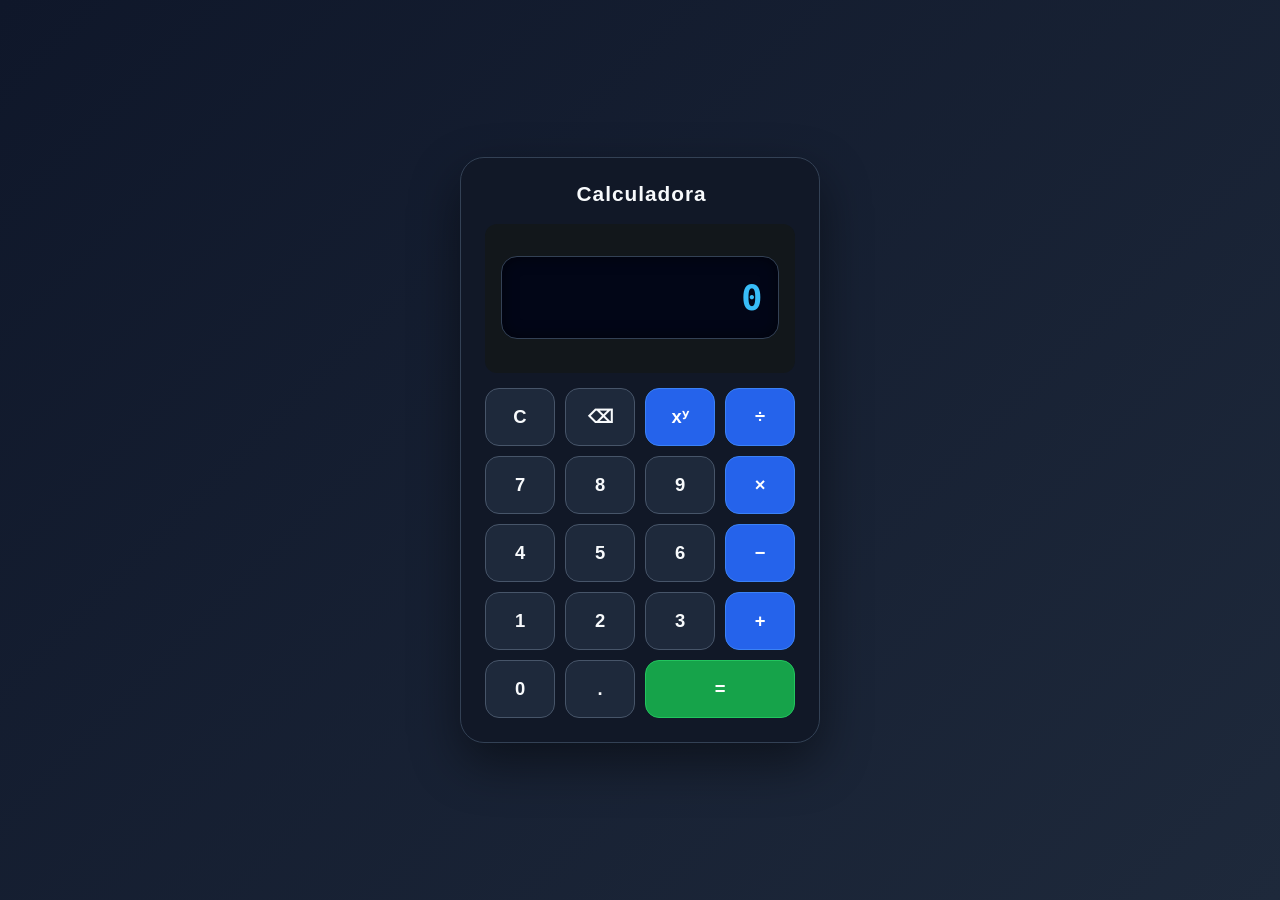
==== index.html @ 2526181b "Merge pull request #12 from bolivianotech/Calculator-MDC Calculator mdc" ====
<!DOCTYPE html>
<html lang="es">
<head>
<meta charset="UTF-8">
<meta name="viewport" content="width=device-width, initial-scale=1.0">
<title>Calculadora</title>
<style>
  :root {
    --paper: #F7F7F3;
    --ink: #1B1F1D;
    --muted: #5B615C;
    --accent: #2F6F4E;
    --key-bg: #FFFFFF;
    --key-border: #D9D7CC;
    --op-bg: #2F6F4E;
    --op-text: #FFFFFF;
    --screen-bg: #12171B;
    --screen-text: #CFE8D9;
  }
  @media (prefers-color-scheme: dark) {
    :root {
      --paper: #14181A;
      --ink: #E9ECE9;
      --muted: #A9B0AA;
      --accent: #6FBF97;
      --key-bg: #1D2224;
      --key-border: #2A2F2C;
      --op-bg: #2F6F4E;
      --op-text: #E9ECE9;
      --screen-bg: #0C1012;
      --screen-text: #CFE8D9;
    }
  }
  * { box-sizing: border-box; }
  body {
    margin: 0;
    min-height: 100vh;
    display: flex;
    align-items: center;
    justify-content: center;
    background: var(--paper);
    color: var(--ink);
    font-family: -apple-system, 'Segoe UI', Roboto, sans-serif;
  }
  .calculadora {
    width: min(20rem, 92vw);
    padding: 1.2rem;
    border-radius: 18px;
    border: 1px solid var(--key-border);
    background: var(--paper);
  }
  h1 {
    font-size: 0.9rem;
    font-weight: 600;
    color: var(--muted);
    margin: 0 0 0.8rem 0.2rem;
  }
  .pantalla-wrapper {
    background: var(--screen-bg);
    border-radius: 12px;
    padding: 0.9rem 1rem 1rem 1rem;
    margin-bottom: 0.9rem;
    display: flex;
    flex-direction: column;
    justify-content: space-between;
    min-height: 5.2rem;
  }
  #historial {
    color: var(--screen-text);
    opacity: 0.55;
    font-family: 'SFMono-Regular', Consolas, monospace;
    font-size: 0.9rem;
    min-height: 1.2em;
    text-align: right;
    overflow-x: auto;
    white-space: nowrap;
    letter-spacing: -0.3px;
  }
  #pantalla {
    color: var(--screen-text);
    text-align: right;
    font-family: 'SFMono-Regular', Consolas, monospace;
    font-size: 2rem;
    overflow-x: auto;
    white-space: nowrap;
    min-height: 1.3em;
    letter-spacing: -0.5px;
    background: transparent;
    padding: 0;
    margin: 0;
  }
  .teclas {
    display: grid;
    grid-template-columns: repeat(4, 1fr);
    gap: 0.5rem;
  }
  button {
    font-size: 1.1rem;
    padding: 0.9rem 0;
    border-radius: 10px;
    border: 1px solid var(--key-border);
    background: var(--key-bg);
    color: var(--ink);
    cursor: pointer;
    font-family: inherit;
  }
  button:active { opacity: 0.75; }
  button.operador {
    background: var(--op-bg);
    color: var(--op-text);
    border-color: var(--op-bg);
  }
  button.igual {
    background: var(--accent);
    color: #FFFFFF;
    border-color: var(--accent);
    grid-column: span 2;
  }
  button.doble {
    grid-column: span 2;
  }
</style>

<link rel="stylesheet" href="style-mdc.css">
  
</head>
<body>

<div class="calculadora">
  <h1>Calculadora</h1>
  <div class="pantalla-wrapper">
    <div id="historial"></div>
    <div id="pantalla">0</div>
  </div>

  <div class="teclas">
    <button onclick="limpiar()">C</button>
    <button onclick="borrarUltimo()">⌫</button>
    <button class="operador" onclick="agregarOperador('**')" title="Potencia (xʸ)">xʸ</button>
    <button class="operador" onclick="agregarOperador('/')">÷</button>
    
    <button onclick="agregarDigito('7')">7</button>
    <button onclick="agregarDigito('8')">8</button>
    <button onclick="agregarDigito('9')">9</button>
    <button class="operador" onclick="agregarOperador('*')">×</button>

    <button onclick="agregarDigito('4')">4</button>
    <button onclick="agregarDigito('5')">5</button>
    <button onclick="agregarDigito('6')">6</button>
    <button class="operador" onclick="agregarOperador('-')">−</button>

    <button onclick="agregarDigito('1')">1</button>
    <button onclick="agregarDigito('2')">2</button>
    <button onclick="agregarDigito('3')">3</button>
    <button class="operador" onclick="agregarOperador('+')">+</button>

    <button onclick="agregarDigito('0')">0</button>
    <button onclick="agregarDigito('.')">.</button>
    <button class="igual" onclick="calcular()">=</button>
  </div>
</div>

<script>
  /*
    Código base de la calculadora.
    Implementa únicamente las cuatro operaciones básicas: suma, resta,
    multiplicación y división.

    Convención pensada para que sea fácil de ampliar:
    cada operación nueva (por ejemplo, porcentaje o logaritmo neperiano)
    debería agregar su propia tecla en la cuadrícula de arriba y su propia
    función de cálculo aquí abajo, sin modificar las funciones existentes.
  */

  let expresion = '';

  const pantalla = document.getElementById('pantalla');
  const historial = document.getElementById('historial');

  function actualizarPantalla() {
    pantalla.textContent = expresion === '' ? '0' : expresion.replace(/\*\*/g, '^');
  }

  function agregarDigito(digito) {
    // Evita dos puntos decimales seguidos en el mismo número
    if (digito === '.') {
      const partes = expresion.split(/[\+\-\/]|\*{1,2}/);
      const numeroActual = partes[partes.length - 1];
      if (numeroActual.includes('.')) return;
    }
    expresion += digito;
    actualizarPantalla();
  }

  function agregarOperador(operador) {
    if (expresion === '') return;
    if (expresion.endsWith('**')) {
      if (operador === '**') return;
      expresion = expresion.slice(0, -2) + operador;
      return actualizarPantalla();
    }
    const ultimoCaracter = expresion.slice(-1);
    if ('+-*/'.includes(ultimoCaracter)) {
      // Reemplaza el operador anterior en vez de acumular dos seguidos
      expresion = expresion.slice(0, -1) + operador;
    } else {
      expresion += operador;
    }
    actualizarPantalla();
  }

  function borrarUltimo() {
    if (expresion.endsWith('**')) {
      expresion = expresion.slice(0, -2);
    } else {
      expresion = expresion.slice(0, -1);
    }
    actualizarPantalla();
  }

  function limpiar() {
    expresion = '';
    if (historial) historial.textContent = '';
    actualizarPantalla();
  }

  function calcular() {
    if (expresion === '') return;
    if (expresion.endsWith('**') || '+-*/.'.includes(expresion.slice(-1))) {
      return;
    }
    try {
      // Solo se permiten dígitos, punto decimal y los cuatro operadores básicos más potencia
      if (!/^[0-9.+\-*/]+$/.test(expresion)) {
        throw new Error('Expresión inválida');
      }

      let expSegura = expresion;
      if (/^-[0-9.]+/.test(expSegura)) {
        expSegura = expSegura.replace(/^(-[0-9.]+)/, function(match) {
          return '(' + match + ')';
        });
      }

      const resultado = Function('"use strict"; return (' + expSegura + ')')();
      if (!isFinite(resultado)) {
        throw new Error('División entre cero');
      }

      if (historial) {
        historial.textContent = expresion.replace(/\*\*/g, '^') + ' =';
      }

      expresion = String(Math.round(resultado * 1e12) / 1e12);
      actualizarPantalla();
    } catch (error) {
      if (historial) historial.textContent = '';
      pantalla.textContent = 'Error';
      expresion = '';
    }
  }
</script>
</body>
</html>
---- style-mdc.css ----
/* =========================================
   DISEÑO DE LA CALCULADORA - Calculator-MDC
   ========================================= */

body {
    background: linear-gradient(135deg, #0f172a, #1e293b);
    font-family: Arial, Helvetica, sans-serif;
    padding: 20px;
}

/* Contenedor principal */
.calculadora {
    width: min(360px, 92vw);
    padding: 24px;
    border-radius: 24px;
    background: #111827;
    border: 1px solid #334155;
    box-shadow: 0 20px 50px rgba(0, 0, 0, 0.45);
}

/* Título */
.calculadora h1 {
    text-align: center;
    font-size: 1.3rem;
    font-weight: bold;
    color: #f8fafc;
    margin-bottom: 18px;
    letter-spacing: 1px;
}

/* Pantalla */
#pantalla {
    background: #020617;
    color: #38bdf8;
    border: 1px solid #334155;
    border-radius: 16px;
    padding: 20px 16px;
    margin-bottom: 18px;

    font-size: 2.2rem;
    font-weight: bold;
    text-align: right;

    box-shadow: inset 0 0 15px rgba(0, 0, 0, 0.5);
}

/* Contenedor de botones */
.teclas {
    gap: 10px;
}

/* Botones generales */
.teclas button {
    min-height: 58px;
    padding: 10px;

    border: 1px solid #475569;
    border-radius: 14px;

    background: #1e293b;
    color: #f8fafc;

    font-size: 1.15rem;
    font-weight: bold;

    cursor: pointer;

    transition:
        transform 0.15s ease,
        background 0.15s ease,
        box-shadow 0.15s ease;
}

/* Efecto al pasar el mouse */
.teclas button:hover {
    background: #334155;
    transform: translateY(-2px);
    box-shadow: 0 5px 12px rgba(0, 0, 0, 0.25);
}

/* Efecto al presionar */
.teclas button:active {
    transform: scale(0.94);
    opacity: 0.85;
}

/* Botones de operaciones */
.teclas button.operador {
    background: #2563eb;
    border-color: #3b82f6;
    color: white;
}

.teclas button.operador:hover {
    background: #1d4ed8;
}

/* Botón igual */
.teclas button.igual {
    background: #16a34a;
    border-color: #22c55e;
    color: white;
}

.teclas button.igual:hover {
    background: #15803d;
}

/* Botón C */
.teclas button.doble {
    background: #dc2626;
    border-color: #ef4444;
    color: white;
}

.teclas button.doble:hover {
    background: #b91c1c;
}

/* Adaptación para celulares */
@media (max-width: 480px) {

    .calculadora {
        padding: 18px;
        border-radius: 20px;
    }

    #pantalla {
        font-size: 1.8rem;
        padding: 18px 12px;
    }

    .teclas button {
        min-height: 52px;
        font-size: 1rem;
    }
}
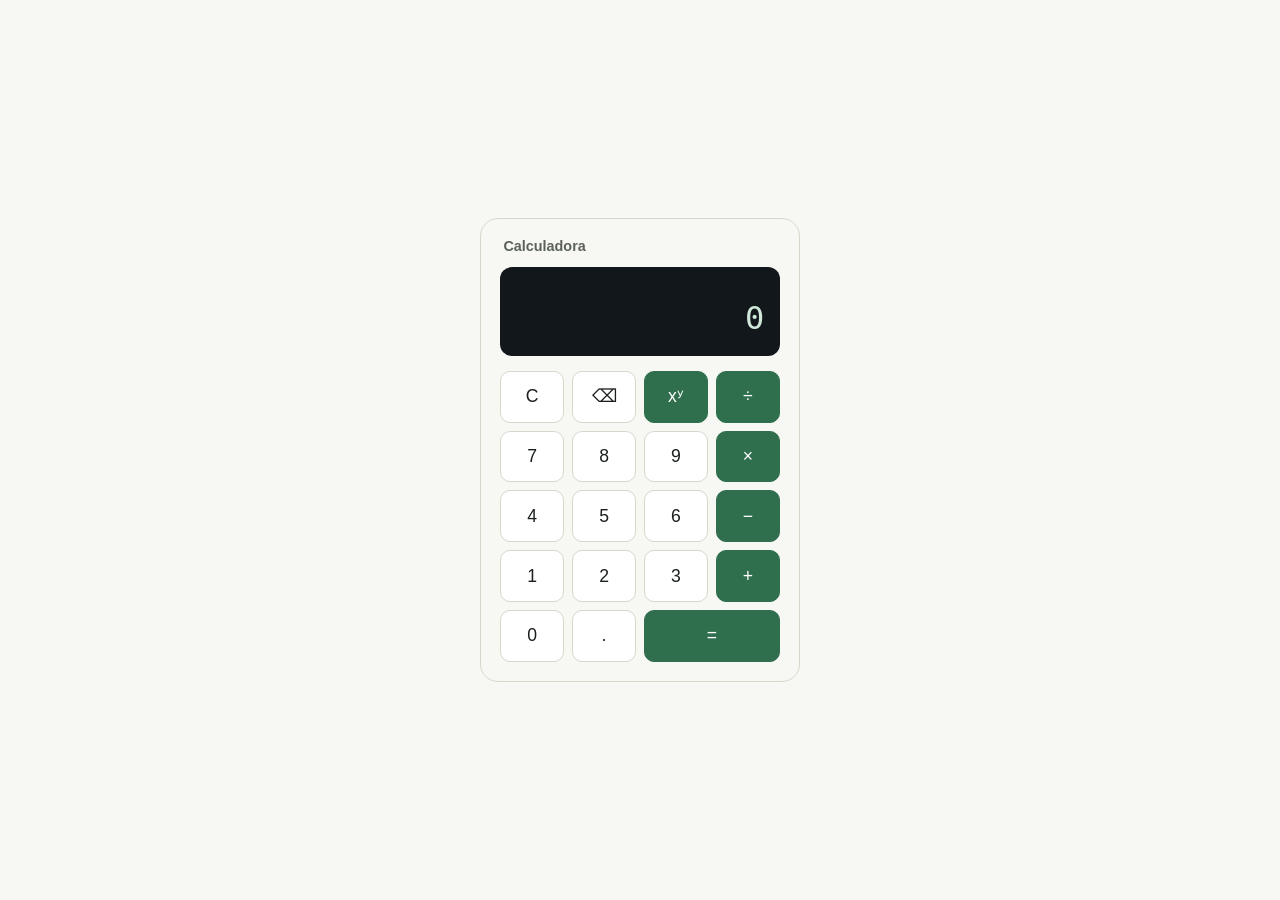
==== commit 46c6ee51: "Remove stylesheet link from index.html Removed link to 'style-mdc.css' stylesheet." ====
--- a/index.html
+++ b/index.html
@@ -121,7 +121,6 @@
   }
 </style>
 
-<link rel="stylesheet" href="style-mdc.css">
   
 </head>
 <body>
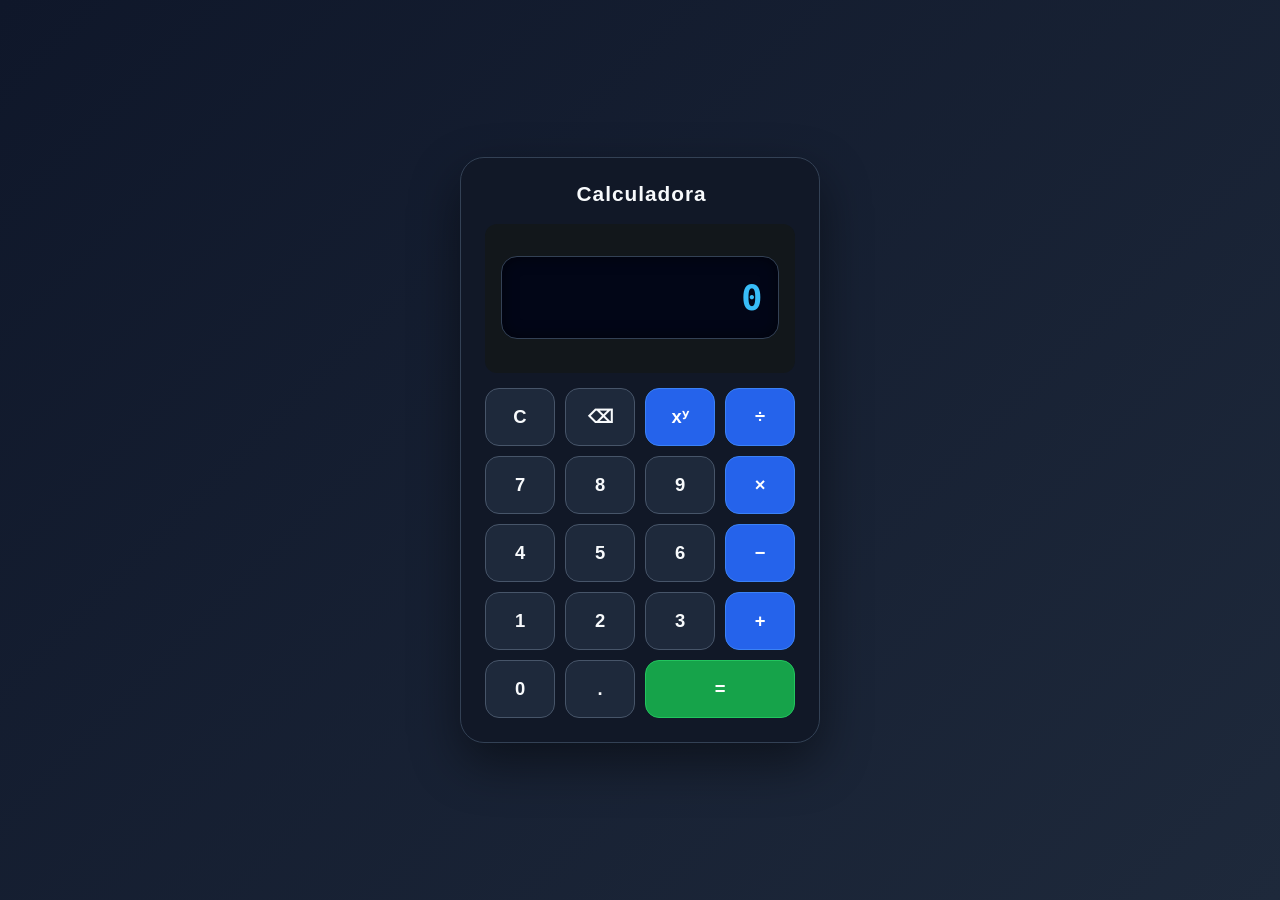
==== commit 190f0b8e: "Add link to external stylesheet in index.html" ====
--- a/index.html
+++ b/index.html
@@ -121,6 +121,7 @@
   }
 </style>
 
+<link rel="stylesheet" href="style-mdc.css">
   
 </head>
 <body>
--- a/style-mdc.css
+++ b/style-mdc.css
@@ -0,0 +1,137 @@
+/* =========================================
+   DISEÑO DE LA CALCULADORA - Calculator-MDC
+   ========================================= */
+
+body {
+    background: linear-gradient(135deg, #0f172a, #1e293b);
+    font-family: Arial, Helvetica, sans-serif;
+    padding: 20px;
+}
+
+/* Contenedor principal */
+.calculadora {
+    width: min(360px, 92vw);
+    padding: 24px;
+    border-radius: 24px;
+    background: #111827;
+    border: 1px solid #334155;
+    box-shadow: 0 20px 50px rgba(0, 0, 0, 0.45);
+}
+
+/* Título */
+.calculadora h1 {
+    text-align: center;
+    font-size: 1.3rem;
+    font-weight: bold;
+    color: #f8fafc;
+    margin-bottom: 18px;
+    letter-spacing: 1px;
+}
+
+/* Pantalla */
+#pantalla {
+    background: #020617;
+    color: #38bdf8;
+    border: 1px solid #334155;
+    border-radius: 16px;
+    padding: 20px 16px;
+    margin-bottom: 18px;
+
+    font-size: 2.2rem;
+    font-weight: bold;
+    text-align: right;
+
+    box-shadow: inset 0 0 15px rgba(0, 0, 0, 0.5);
+}
+
+/* Contenedor de botones */
+.teclas {
+    gap: 10px;
+}
+
+/* Botones generales */
+.teclas button {
+    min-height: 58px;
+    padding: 10px;
+
+    border: 1px solid #475569;
+    border-radius: 14px;
+
+    background: #1e293b;
+    color: #f8fafc;
+
+    font-size: 1.15rem;
+    font-weight: bold;
+
+    cursor: pointer;
+
+    transition:
+        transform 0.15s ease,
+        background 0.15s ease,
+        box-shadow 0.15s ease;
+}
+
+/* Efecto al pasar el mouse */
+.teclas button:hover {
+    background: #334155;
+    transform: translateY(-2px);
+    box-shadow: 0 5px 12px rgba(0, 0, 0, 0.25);
+}
+
+/* Efecto al presionar */
+.teclas button:active {
+    transform: scale(0.94);
+    opacity: 0.85;
+}
+
+/* Botones de operaciones */
+.teclas button.operador {
+    background: #2563eb;
+    border-color: #3b82f6;
+    color: white;
+}
+
+.teclas button.operador:hover {
+    background: #1d4ed8;
+}
+
+/* Botón igual */
+.teclas button.igual {
+    background: #16a34a;
+    border-color: #22c55e;
+    color: white;
+}
+
+.teclas button.igual:hover {
+    background: #15803d;
+}
+
+/* Botón C */
+.teclas button.doble {
+    background: #dc2626;
+    border-color: #ef4444;
+    color: white;
+}
+
+.teclas button.doble:hover {
+    background: #b91c1c;
+}
+
+/* Adaptación para celulares */
+@media (max-width: 480px) {
+
+    .calculadora {
+        padding: 18px;
+        border-radius: 20px;
+    }
+
+    #pantalla {
+        font-size: 1.8rem;
+        padding: 18px 12px;
+    }
+
+    .teclas button {
+        min-height: 52px;
+        font-size: 1rem;
+    }
+}
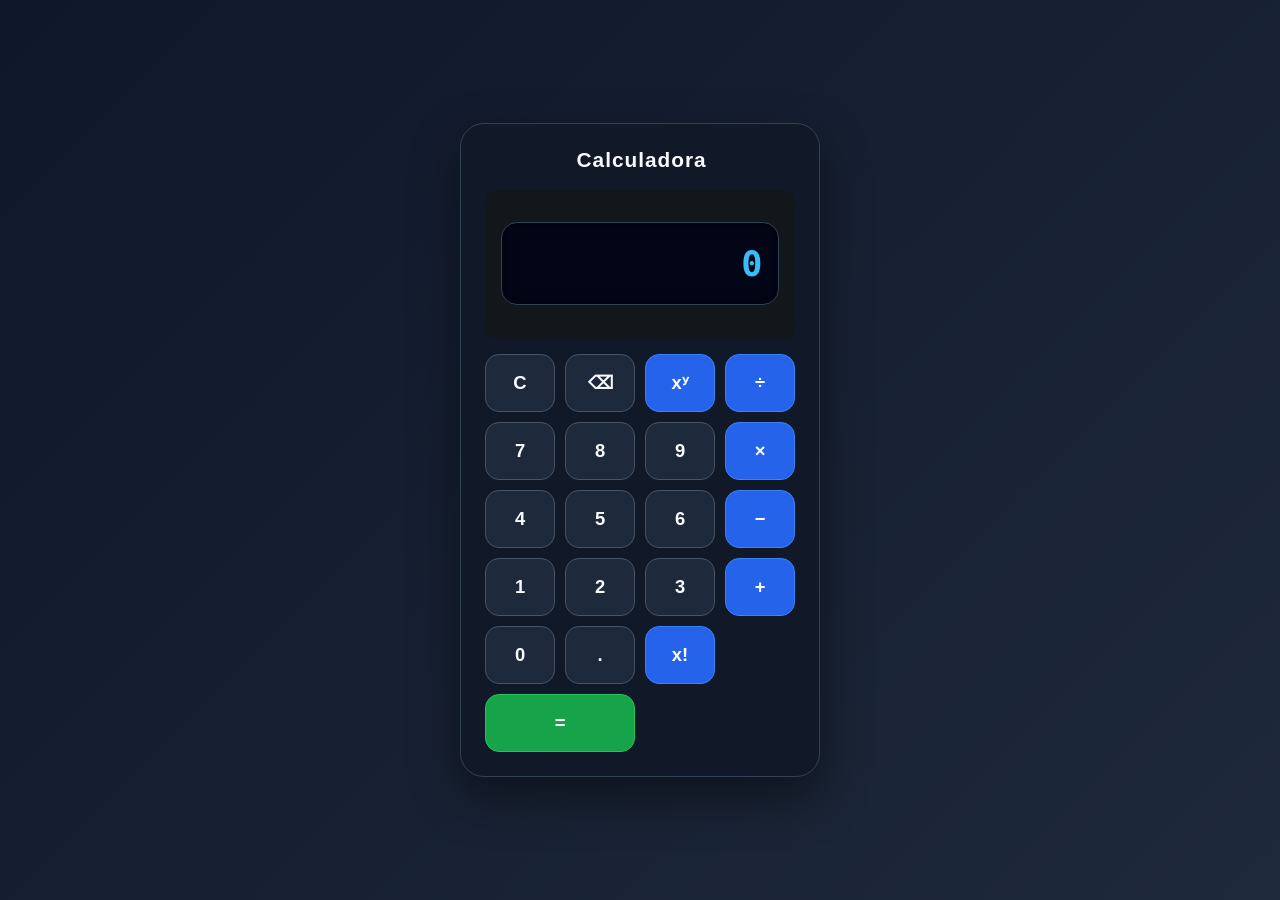
==== commit 0f683591: "Agregar operación factorial Se agrega la función factorial y se integra el botón x! a la calculadora" ====
--- a/index.html
+++ b/index.html
@@ -156,7 +156,9 @@
 
     <button onclick="agregarDigito('0')">0</button>
     <button onclick="agregarDigito('.')">.</button>
+    <button class="operador" onclick="factorial()">x!</button>
     <button class="igual" onclick="calcular()">=</button>
+    
   </div>
 </div>
 
@@ -260,5 +262,6 @@
     }
   }
 </script>
+<script src="factorial.js"></script>
 </body>
 </html>
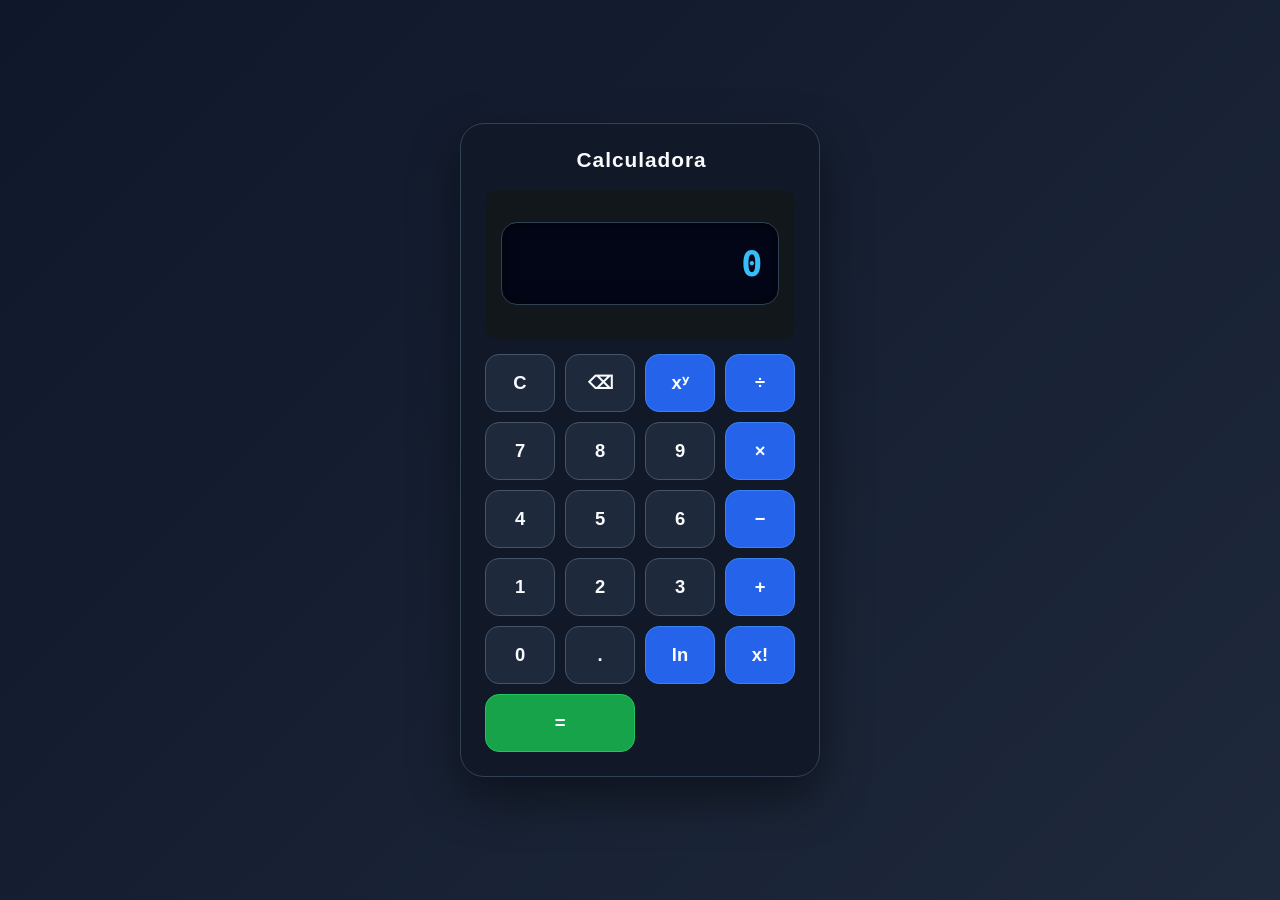
==== commit 05883f12: "Agregar logaritmo Neperiano (#11) * feat: agregar logaritmo neperiano (ln) sobre la base actualizada" ====
--- a/index.html
+++ b/index.html
@@ -156,6 +156,7 @@
 
     <button onclick="agregarDigito('0')">0</button>
     <button onclick="agregarDigito('.')">.</button>
+    <button class="operador" onclick="calcularLogaritmoNeperiano()" title="Logaritmo neperiano (ln)">ln</button>
     <button class="operador" onclick="factorial()">x!</button>
     <button class="igual" onclick="calcular()">=</button>
     
@@ -226,11 +227,15 @@
     actualizarPantalla();
   }
 
-  function calcular() {
+  /*
+    FUNCIÓN NUEVA: LOGARITMO NEPERIANO (ln)
+
+    Toma el número (o el resultado de la expresión) que está en pantalla
+    y calcula su logaritmo neperiano (base e) con Math.log().
+    Solo es válido para valores mayores que cero.
+  */
+  function calcularLogaritmoNeperiano() {
     if (expresion === '') return;
-    if (expresion.endsWith('**') || '+-*/.'.includes(expresion.slice(-1))) {
-      return;
-    }
     try {
       // Solo se permiten dígitos, punto decimal y los cuatro operadores básicos más potencia
       if (!/^[0-9.+\-*/]+$/.test(expresion)) {
@@ -244,15 +249,17 @@
         });
       }
 
-      const resultado = Function('"use strict"; return (' + expSegura + ')')();
-      if (!isFinite(resultado)) {
-        throw new Error('División entre cero');
+      const valor = Function('"use strict"; return (' + expSegura + ')')();
+      // El logaritmo neperiano solo existe para números mayores que cero
+      if (!isFinite(valor) || valor <= 0) {
+        throw new Error('Logaritmo inválido');
       }
 
       if (historial) {
-        historial.textContent = expresion.replace(/\*\*/g, '^') + ' =';
-      }
-
+        historial.textContent = 'ln(' + expresion.replace(/\*\*/g, '^') + ') =';
+      }
+
+      const resultado = Math.log(valor);
       expresion = String(Math.round(resultado * 1e12) / 1e12);
       actualizarPantalla();
     } catch (error) {
@@ -261,6 +268,42 @@
       expresion = '';
     }
   }
+
+  function calcular() {
+    if (expresion === '') return;
+    if (expresion.endsWith('**') || '+-*/.'.includes(expresion.slice(-1))) {
+      return;
+    }
+    try {
+      // Solo se permiten dígitos, punto decimal y los cuatro operadores básicos más potencia
+      if (!/^[0-9.+\-*/]+$/.test(expresion)) {
+        throw new Error('Expresión inválida');
+      }
+
+      let expSegura = expresion;
+      if (/^-[0-9.]+/.test(expSegura)) {
+        expSegura = expSegura.replace(/^(-[0-9.]+)/, function(match) {
+          return '(' + match + ')';
+        });
+      }
+
+      const resultado = Function('"use strict"; return (' + expSegura + ')')();
+      if (!isFinite(resultado)) {
+        throw new Error('División entre cero');
+      }
+
+      if (historial) {
+        historial.textContent = expresion.replace(/\*\*/g, '^') + ' =';
+      }
+
+      expresion = String(Math.round(resultado * 1e12) / 1e12);
+      actualizarPantalla();
+    } catch (error) {
+      if (historial) historial.textContent = '';
+      pantalla.textContent = 'Error';
+      expresion = '';
+    }
+  }
 </script>
 <script src="factorial.js"></script>
 </body>
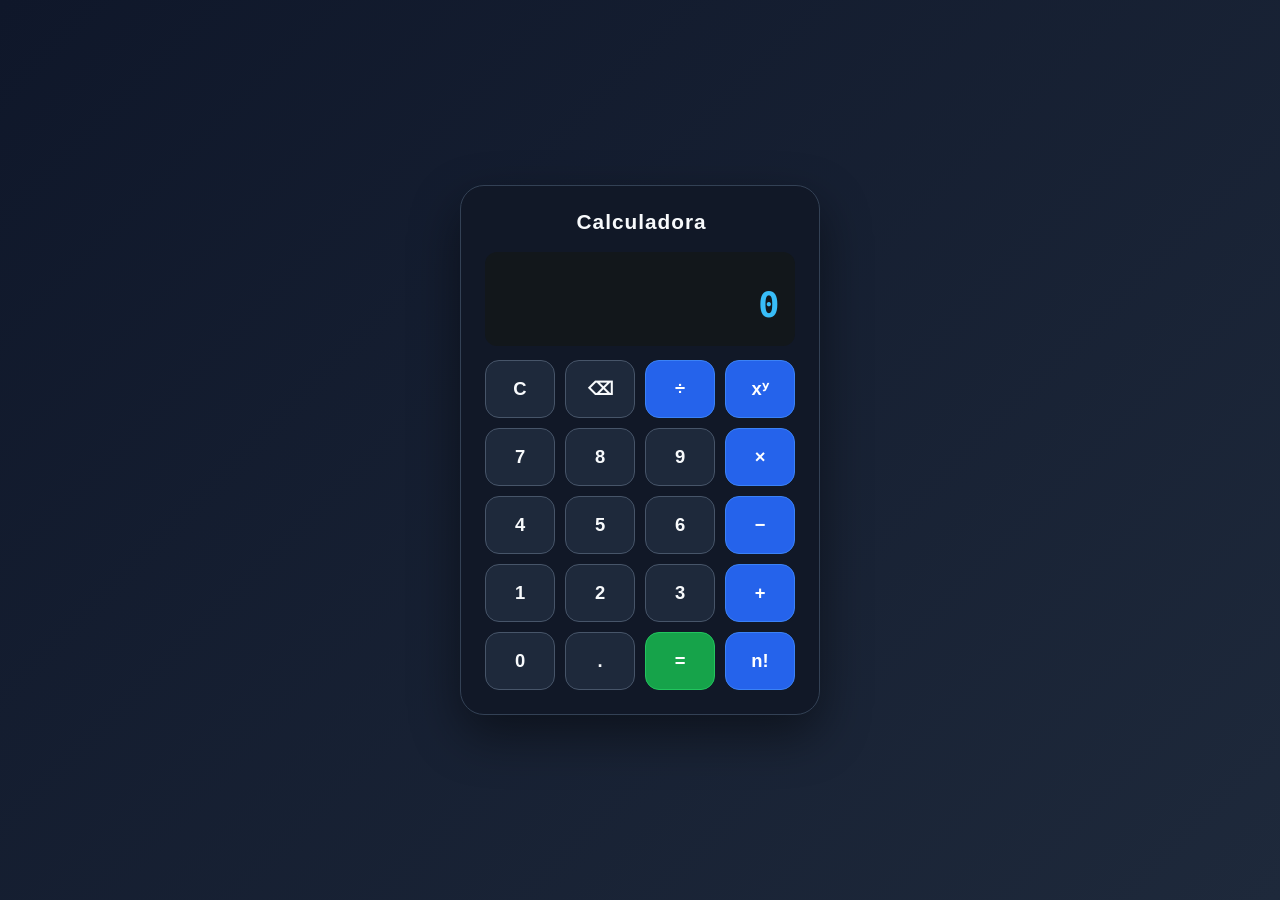
==== commit 60237c4d: "union de archivos. index.html y calculadora.html a solo index.html - Integra la funcionalidad de fac" ====
--- a/index.html
+++ b/index.html
@@ -114,10 +114,16 @@
     background: var(--accent);
     color: #FFFFFF;
     border-color: var(--accent);
-    grid-column: span 2;
   }
   button.doble {
     grid-column: span 2;
+  }
+  .pantalla-wrapper #pantalla {
+    background: transparent;
+    border: none;
+    padding: 0;
+    margin: 0;
+    box-shadow: none;
   }
 </style>
 
@@ -136,8 +142,8 @@
   <div class="teclas">
     <button onclick="limpiar()">C</button>
     <button onclick="borrarUltimo()">⌫</button>
-    <button class="operador" onclick="agregarOperador('**')" title="Potencia (xʸ)">xʸ</button>
     <button class="operador" onclick="agregarOperador('/')">÷</button>
+    <button class="operador" onclick="agregarOperador('^')" title="Potencia (xʸ)">xʸ</button>
     
     <button onclick="agregarDigito('7')">7</button>
     <button onclick="agregarDigito('8')">8</button>
@@ -156,10 +162,8 @@
 
     <button onclick="agregarDigito('0')">0</button>
     <button onclick="agregarDigito('.')">.</button>
-    <button class="operador" onclick="calcularLogaritmoNeperiano()" title="Logaritmo neperiano (ln)">ln</button>
-    <button class="operador" onclick="factorial()">x!</button>
     <button class="igual" onclick="calcular()">=</button>
-    
+    <button class="operador" onclick="calcularFactorial()" title="Factorial (n!)">n!</button>
   </div>
 </div>
 
@@ -187,7 +191,7 @@
   function agregarDigito(digito) {
     // Evita dos puntos decimales seguidos en el mismo número
     if (digito === '.') {
-      const partes = expresion.split(/[\+\-\/]|\*{1,2}/);
+      const partes = expresion.split(/[\+\-\*\/\^]|\*{1,2}/);
       const numeroActual = partes[partes.length - 1];
       if (numeroActual.includes('.')) return;
     }
@@ -197,27 +201,19 @@
 
   function agregarOperador(operador) {
     if (expresion === '') return;
-    if (expresion.endsWith('**')) {
-      if (operador === '**') return;
-      expresion = expresion.slice(0, -2) + operador;
-      return actualizarPantalla();
-    }
+    const op = (operador === '**') ? '^' : operador;
     const ultimoCaracter = expresion.slice(-1);
-    if ('+-*/'.includes(ultimoCaracter)) {
+    if ('+-*/^'.includes(ultimoCaracter)) {
       // Reemplaza el operador anterior en vez de acumular dos seguidos
-      expresion = expresion.slice(0, -1) + operador;
+      expresion = expresion.slice(0, -1) + op;
     } else {
-      expresion += operador;
+      expresion += op;
     }
     actualizarPantalla();
   }
 
   function borrarUltimo() {
-    if (expresion.endsWith('**')) {
-      expresion = expresion.slice(0, -2);
-    } else {
-      expresion = expresion.slice(0, -1);
-    }
+    expresion = expresion.slice(0, -1);
     actualizarPantalla();
   }
 
@@ -227,39 +223,33 @@
     actualizarPantalla();
   }
 
-  /*
-    FUNCIÓN NUEVA: LOGARITMO NEPERIANO (ln)
-
-    Toma el número (o el resultado de la expresión) que está en pantalla
-    y calcula su logaritmo neperiano (base e) con Math.log().
-    Solo es válido para valores mayores que cero.
-  */
-  function calcularLogaritmoNeperiano() {
+  function calcular() {
     if (expresion === '') return;
+    if ('+-*/^.'.includes(expresion.slice(-1))) {
+      return;
+    }
     try {
-      // Solo se permiten dígitos, punto decimal y los cuatro operadores básicos más potencia
-      if (!/^[0-9.+\-*/]+$/.test(expresion)) {
+      // Se permiten dígitos, punto decimal y los operadores básicos más la potencia
+      if (!/^[0-9.+\-*/^]+$/.test(expresion)) {
         throw new Error('Expresión inválida');
       }
 
-      let expSegura = expresion;
+      let expSegura = expresion.replace(/\^/g, '**');
       if (/^-[0-9.]+/.test(expSegura)) {
         expSegura = expSegura.replace(/^(-[0-9.]+)/, function(match) {
           return '(' + match + ')';
         });
       }
 
-      const valor = Function('"use strict"; return (' + expSegura + ')')();
-      // El logaritmo neperiano solo existe para números mayores que cero
-      if (!isFinite(valor) || valor <= 0) {
-        throw new Error('Logaritmo inválido');
+      const resultado = Function('"use strict"; return (' + expSegura + ')')();
+      if (!isFinite(resultado)) {
+        throw new Error('División entre cero');
       }
 
       if (historial) {
-        historial.textContent = 'ln(' + expresion.replace(/\*\*/g, '^') + ') =';
+        historial.textContent = expresion + ' =';
       }
 
-      const resultado = Math.log(valor);
       expresion = String(Math.round(resultado * 1e12) / 1e12);
       actualizarPantalla();
     } catch (error) {
@@ -269,42 +259,47 @@
     }
   }
 
-  function calcular() {
+  function calcularFactorial() {
     if (expresion === '') return;
-    if (expresion.endsWith('**') || '+-*/.'.includes(expresion.slice(-1))) {
-      return;
-    }
-    try {
-      // Solo se permiten dígitos, punto decimal y los cuatro operadores básicos más potencia
-      if (!/^[0-9.+\-*/]+$/.test(expresion)) {
-        throw new Error('Expresión inválida');
-      }
-
-      let expSegura = expresion;
-      if (/^-[0-9.]+/.test(expSegura)) {
-        expSegura = expSegura.replace(/^(-[0-9.]+)/, function(match) {
-          return '(' + match + ')';
-        });
-      }
-
-      const resultado = Function('"use strict"; return (' + expSegura + ')')();
-      if (!isFinite(resultado)) {
-        throw new Error('División entre cero');
-      }
-
-      if (historial) {
-        historial.textContent = expresion.replace(/\*\*/g, '^') + ' =';
-      }
-
-      expresion = String(Math.round(resultado * 1e12) / 1e12);
-      actualizarPantalla();
-    } catch (error) {
+
+    // Separamos la expresión conservando los operadores, para ubicar el último número escrito
+    const partes = expresion.split(/([+\-*/^]|\*{2})/);
+    const ultimoNumero = partes[partes.length - 1];
+
+    if (ultimoNumero === '') return;
+
+    const numero = Number(ultimoNumero);
+
+    // El factorial solo está definido para enteros no negativos
+    if (!Number.isInteger(numero) || numero < 0) {
       if (historial) historial.textContent = '';
       pantalla.textContent = 'Error';
       expresion = '';
-    }
+      return;
+    }
+
+    // A partir de 171! el resultado se vuelve Infinity en JavaScript
+    if (numero > 170) {
+      if (historial) historial.textContent = '';
+      pantalla.textContent = 'Error';
+      expresion = '';
+      return;
+    }
+
+    let resultado = 1;
+    for (let i = 2; i <= numero; i++) {
+      resultado *= i;
+    }
+
+    if (historial) {
+      historial.textContent = ultimoNumero + '! =';
+    }
+
+    // Reemplazamos solo el último número por su factorial, dejando intacto lo demás
+    partes[partes.length - 1] = String(resultado);
+    expresion = partes.join('');
+    actualizarPantalla();
   }
 </script>
-<script src="factorial.js"></script>
 </body>
 </html>
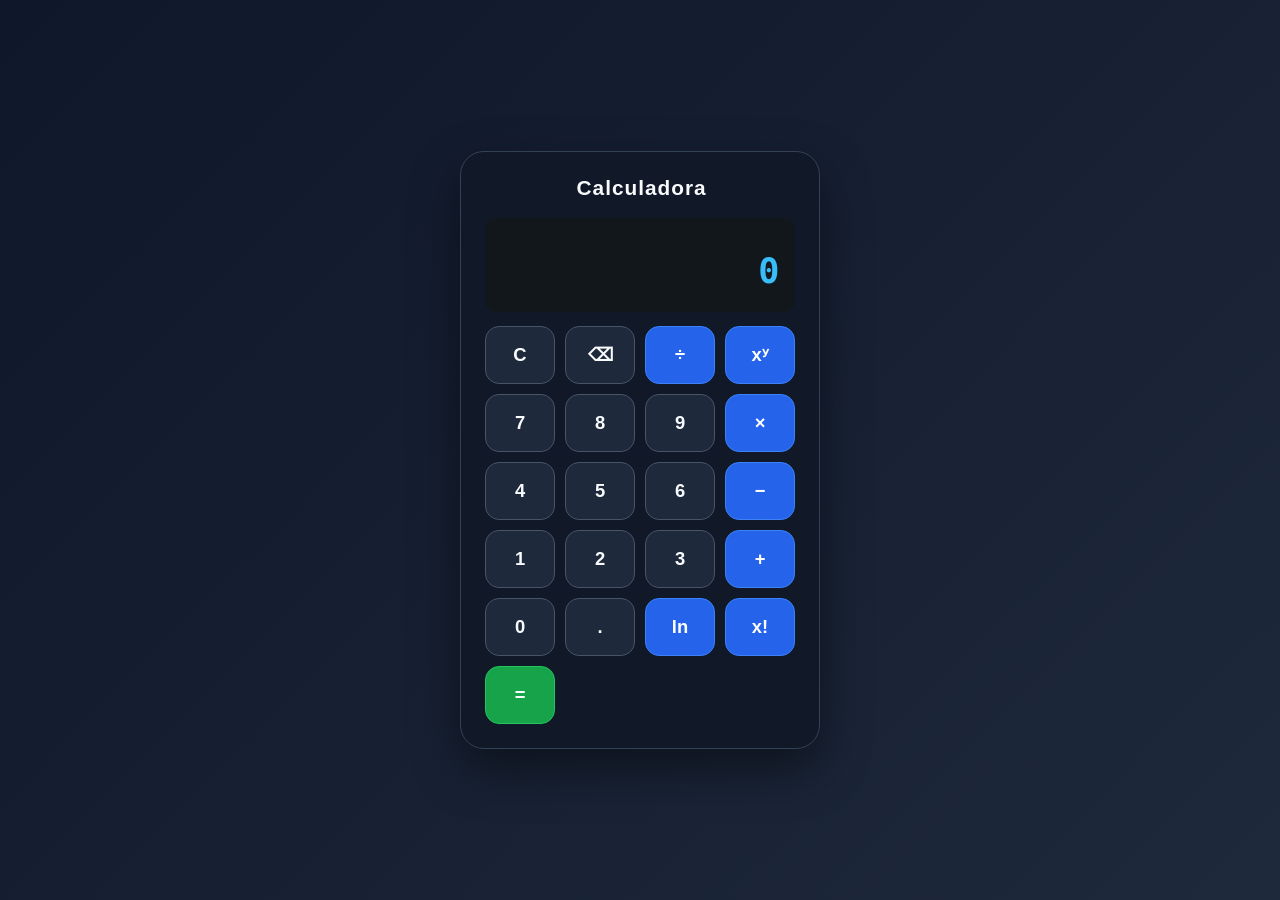
==== commit 623c585a: "Merge branch 'main' into EduarHeredia-exponencial y resolver conflicto en index.html" ====
--- a/index.html
+++ b/index.html
@@ -162,8 +162,9 @@
 
     <button onclick="agregarDigito('0')">0</button>
     <button onclick="agregarDigito('.')">.</button>
+    <button class="operador" onclick="calcularLogaritmoNeperiano()" title="Logaritmo neperiano (ln)">ln</button>
+    <button class="operador" onclick="factorial()">x!</button>
     <button class="igual" onclick="calcular()">=</button>
-    <button class="operador" onclick="calcularFactorial()" title="Factorial (n!)">n!</button>
   </div>
 </div>
 
@@ -223,33 +224,39 @@
     actualizarPantalla();
   }
 
-  function calcular() {
+  /*
+    FUNCIÓN NUEVA: LOGARITMO NEPERIANO (ln)
+
+    Toma el número (o el resultado de la expresión) que está en pantalla
+    y calcula su logaritmo neperiano (base e) con Math.log().
+    Solo es válido para valores mayores que cero.
+  */
+  function calcularLogaritmoNeperiano() {
     if (expresion === '') return;
-    if ('+-*/^.'.includes(expresion.slice(-1))) {
-      return;
-    }
     try {
-      // Se permiten dígitos, punto decimal y los operadores básicos más la potencia
-      if (!/^[0-9.+\-*/^]+$/.test(expresion)) {
+      // Solo se permiten dígitos, punto decimal y los cuatro operadores básicos más potencia
+      if (!/^[0-9.+\-*/]+$/.test(expresion)) {
         throw new Error('Expresión inválida');
       }
 
-      let expSegura = expresion.replace(/\^/g, '**');
+      let expSegura = expresion;
       if (/^-[0-9.]+/.test(expSegura)) {
         expSegura = expSegura.replace(/^(-[0-9.]+)/, function(match) {
           return '(' + match + ')';
         });
       }
 
-      const resultado = Function('"use strict"; return (' + expSegura + ')')();
-      if (!isFinite(resultado)) {
-        throw new Error('División entre cero');
+      const valor = Function('"use strict"; return (' + expSegura + ')')();
+      // El logaritmo neperiano solo existe para números mayores que cero
+      if (!isFinite(valor) || valor <= 0) {
+        throw new Error('Logaritmo inválido');
       }
 
       if (historial) {
-        historial.textContent = expresion + ' =';
-      }
-
+        historial.textContent = 'ln(' + expresion.replace(/\*\*/g, '^') + ') =';
+      }
+
+      const resultado = Math.log(valor);
       expresion = String(Math.round(resultado * 1e12) / 1e12);
       actualizarPantalla();
     } catch (error) {
@@ -259,6 +266,42 @@
     }
   }
 
+  function calcular() {
+    if (expresion === '') return;
+    if ('+-*/^.'.includes(expresion.slice(-1))) {
+      return;
+    }
+    try {
+      // Se permiten dígitos, punto decimal y los operadores básicos más la potencia
+      if (!/^[0-9.+\-*/^]+$/.test(expresion)) {
+        throw new Error('Expresión inválida');
+      }
+
+      let expSegura = expresion.replace(/\^/g, '**');
+      if (/^-[0-9.]+/.test(expSegura)) {
+        expSegura = expSegura.replace(/^(-[0-9.]+)/, function(match) {
+          return '(' + match + ')';
+        });
+      }
+
+      const resultado = Function('"use strict"; return (' + expSegura + ')')();
+      if (!isFinite(resultado)) {
+        throw new Error('División entre cero');
+      }
+
+      if (historial) {
+        historial.textContent = expresion + ' =';
+      }
+
+      expresion = String(Math.round(resultado * 1e12) / 1e12);
+      actualizarPantalla();
+    } catch (error) {
+      if (historial) historial.textContent = '';
+      pantalla.textContent = 'Error';
+      expresion = '';
+    }
+  }
+
   function calcularFactorial() {
     if (expresion === '') return;
 
@@ -301,5 +344,6 @@
     actualizarPantalla();
   }
 </script>
+<script src="factorial.js"></script>
 </body>
 </html>
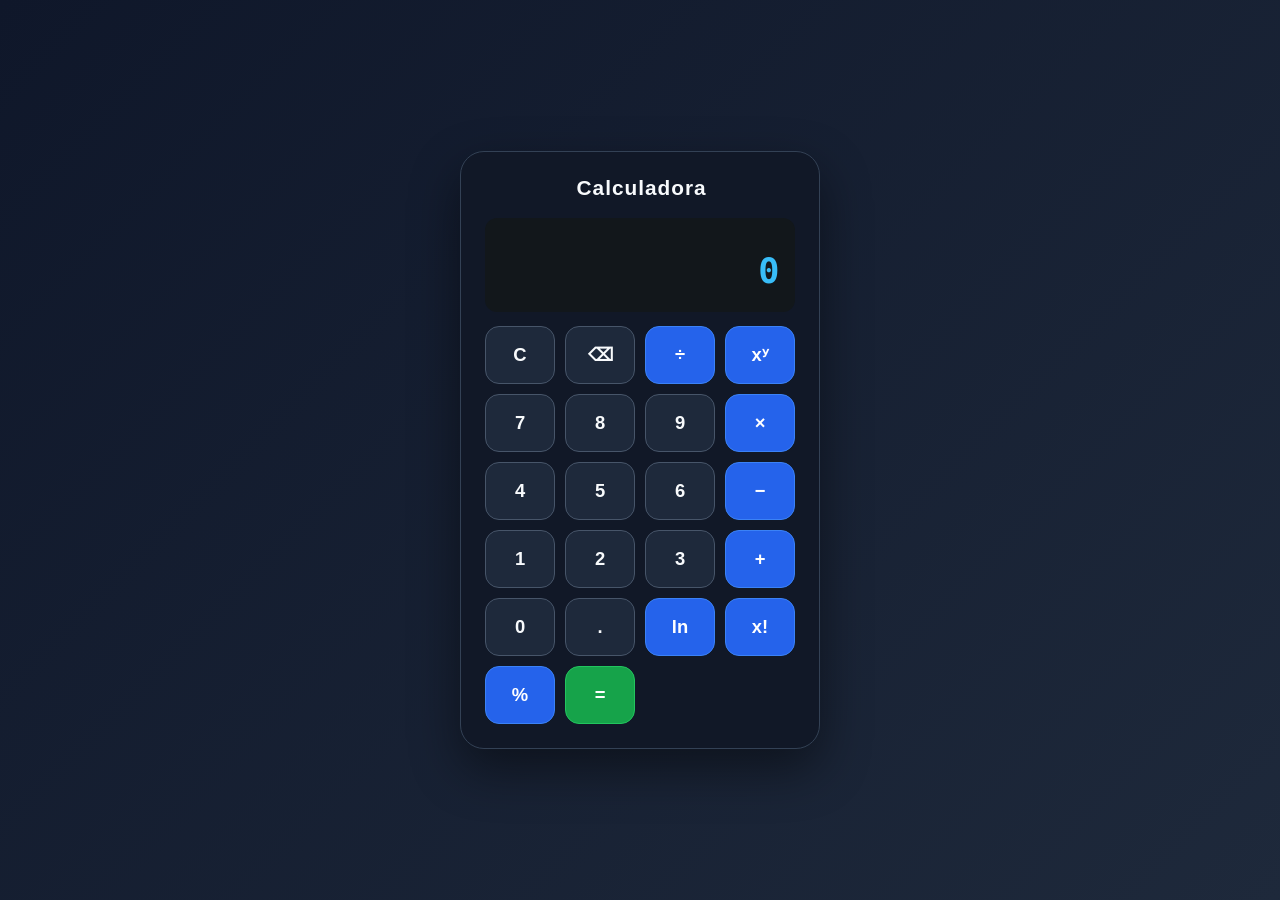
==== commit d5a7d471: "Agregar operaciones porcentaje Se agrega la función porcentaje y se integra el botón % a la calculad" ====
--- a/index.html
+++ b/index.html
@@ -164,6 +164,7 @@
     <button onclick="agregarDigito('.')">.</button>
     <button class="operador" onclick="calcularLogaritmoNeperiano()" title="Logaritmo neperiano (ln)">ln</button>
     <button class="operador" onclick="factorial()">x!</button>
+    <button class="operador" onclick="porcentaje()">%</button>
     <button class="igual" onclick="calcular()">=</button>
   </div>
 </div>
@@ -345,5 +346,6 @@
   }
 </script>
 <script src="factorial.js"></script>
+<script src="porcentaje.js"></script>
 </body>
 </html>
